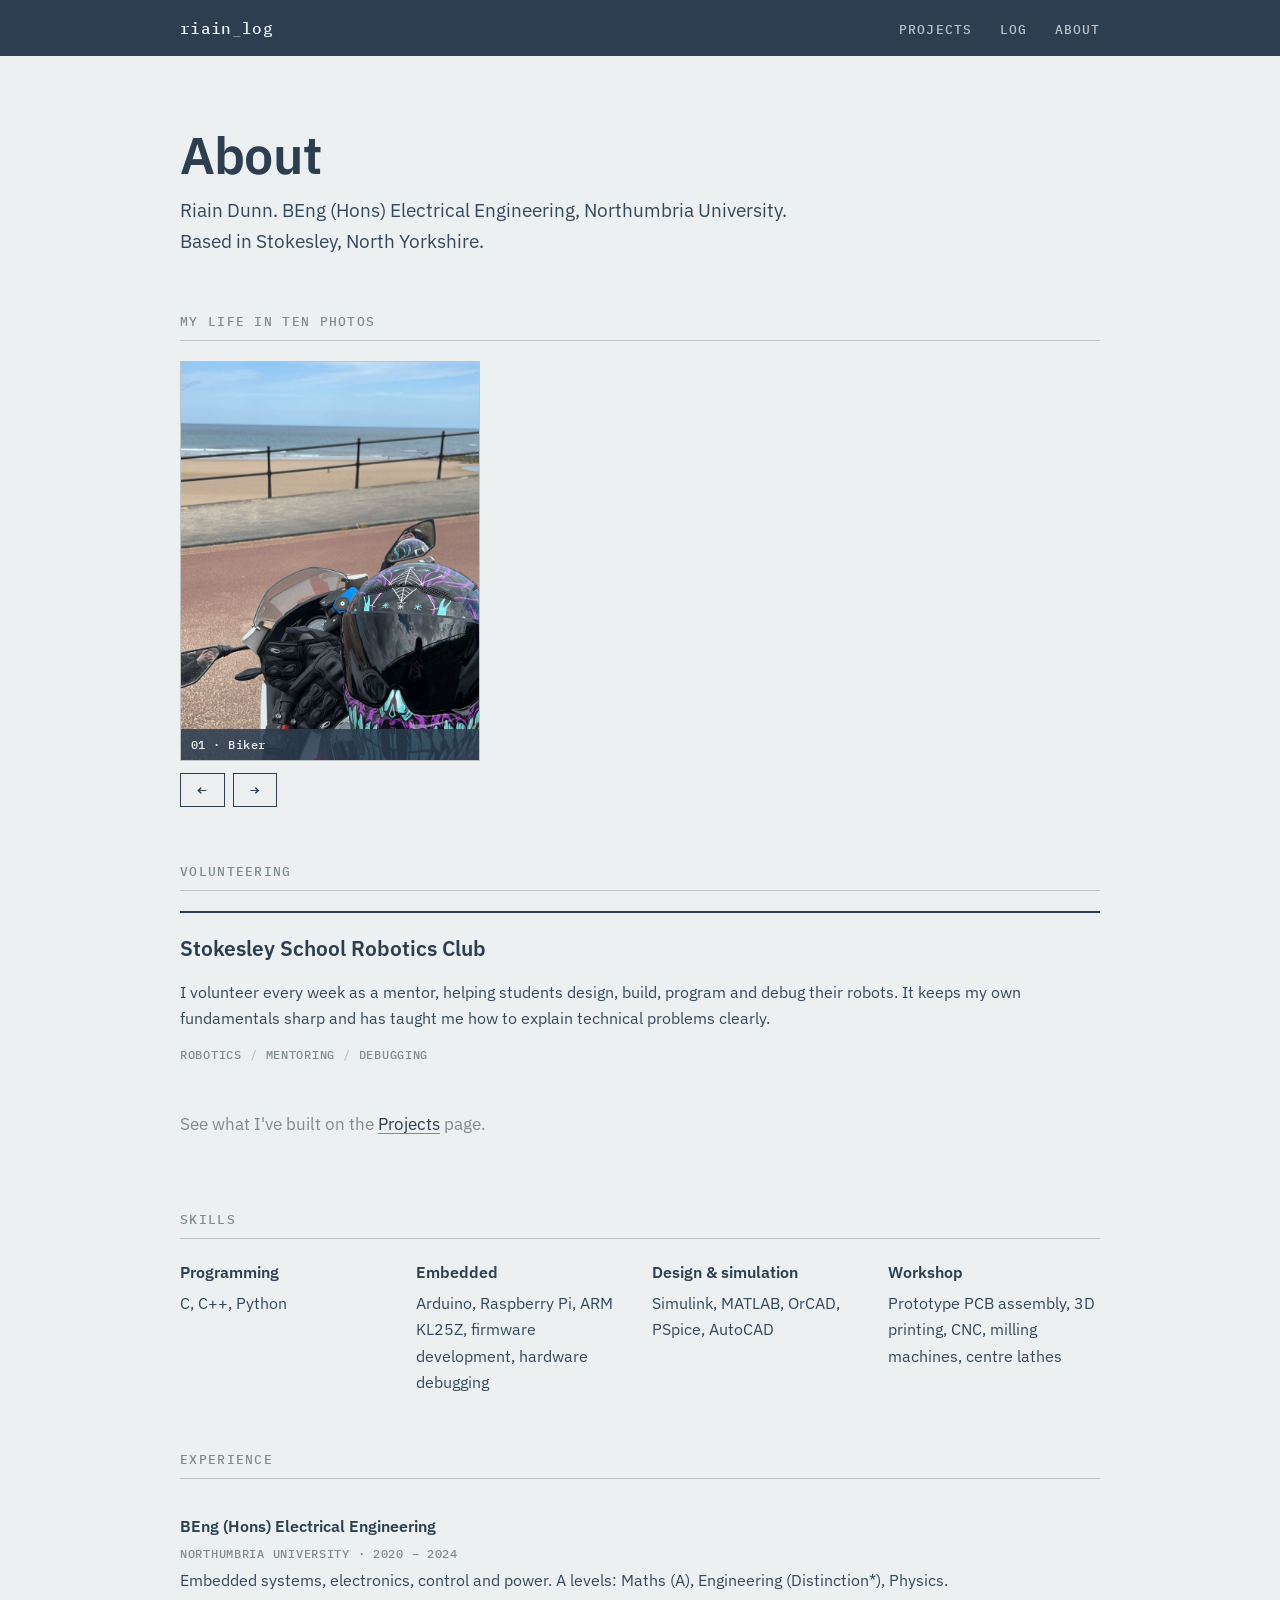
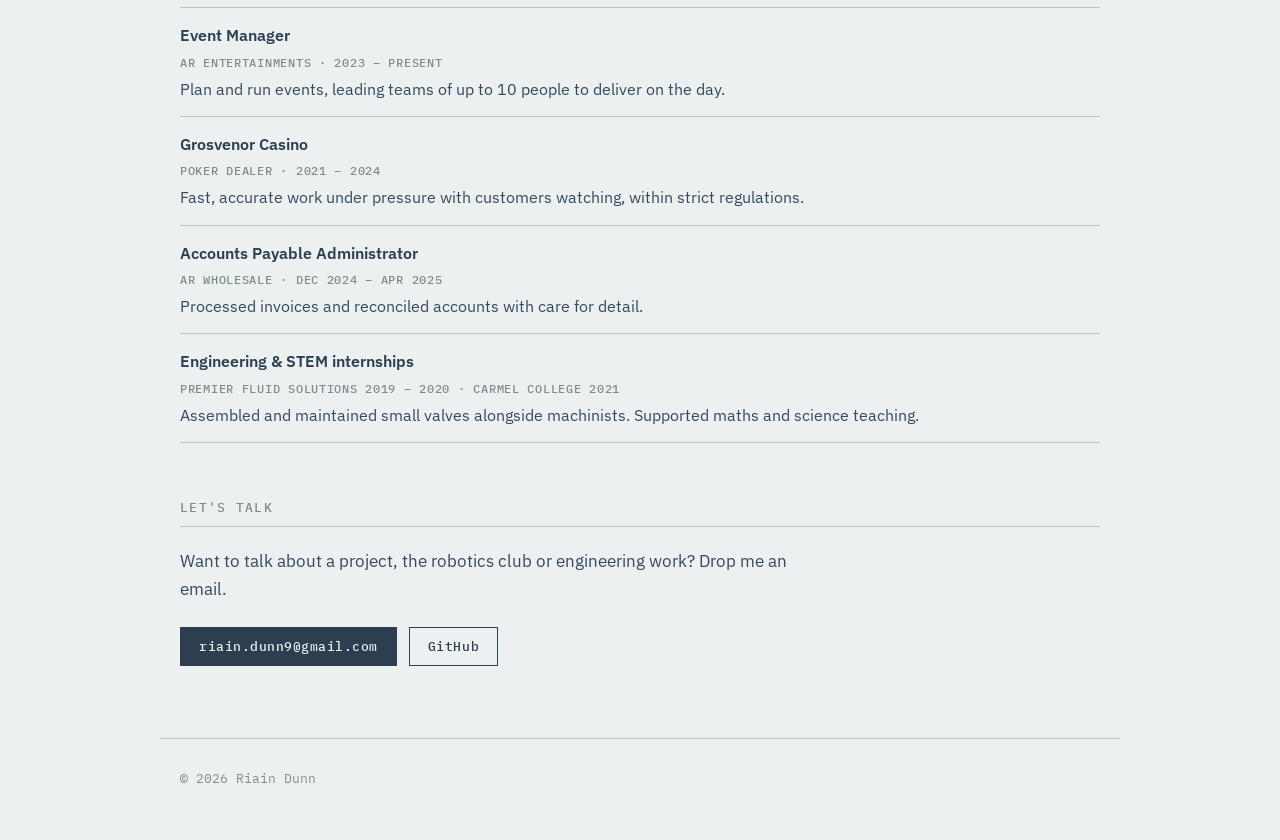
==== about.html @ 2aeed419 "Make life photos a single rotating frame Co-Authored-By: Claude Opus 5.5 <noreply@anthropic.com> Cla" ====
<!doctype html>
<html lang="en">
<head>
  <meta charset="utf-8">
  <meta name="viewport" content="width=device-width, initial-scale=1">
  <title>About | Riain Dunn</title>
  <meta name="description" content="Riain Dunn: Electrical Engineering graduate (BEng Hons, Northumbria) working on embedded systems, firmware and on-device AI. Based in Stokesley, North Yorkshire.">
  <link rel="preconnect" href="https://fonts.googleapis.com">
  <link rel="preconnect" href="https://fonts.gstatic.com" crossorigin>
  <link href="https://fonts.googleapis.com/css2?family=IBM+Plex+Mono:wght@400;500&family=IBM+Plex+Sans:wght@400;500;600&display=swap" rel="stylesheet">
  <link rel="stylesheet" href="style.css">
</head>
<body>
  <header class="nav">
    <div class="wrap nav-inner">
      <a href="index.html" class="logo">riain<span>_</span>log</a>
      <nav>
        <a href="index.html">Projects</a>
        <a href="log.html">Log</a>
        <a href="about.html">About</a>
      </nav>
    </div>
  </header>

  <main>
    <section class="wrap log-head">
      <h1>About</h1>
      <p class="lead">Riain Dunn. BEng (Hons) Electrical Engineering, Northumbria University. Based in Stokesley, North Yorkshire.</p>
    </section>

    <section id="life" class="wrap">
      <h2>My life in ten photos</h2>
      <div class="carousel">
        <div class="track" aria-label="My life in ten photos" aria-live="polite">
        <figure class="slide active"><img src="img/life/01-motorbike.jpg" alt="Motorbike parked on the seafront with my helmet and gloves" width="787" height="1400"><figcaption>01 · Biker</figcaption></figure>
        <figure class="slide"><img src="img/life/02-cricket-bat.jpg" alt="My cricket bat and pads at the pavilion" width="787" height="1400"><figcaption>02 · Summer cricketer</figcaption></figure>
        <figure class="slide"><img src="img/life/03-cricket-nets.jpg" alt="Batting in the indoor nets" width="891" height="1400"><figcaption>03 · Winter cricketer</figcaption></figure>
        <figure class="slide"><img src="img/life/04-golf.jpg" alt="Teeing off on a clifftop golf course by the sea" width="1050" height="1400"><figcaption>04 · Mid handicapper</figcaption></figure>
        <figure class="slide"><img src="img/life/05-mascot.jpg" alt="Getting a hug from a football mascot" width="763" height="1400"><figcaption>05 · Schooling Roary for charity</figcaption></figure>
        <figure class="slide"><img src="img/life/06-poker.jpg" alt="At the poker table with my chips and cards" width="1050" height="1400"><figcaption>06 · Tournament crusher</figcaption></figure>
        <figure class="slide"><img src="img/life/07-karaoke.jpg" alt="Karaoke with a friend" width="770" height="1400"><figcaption>07 · Karaoke pro (not)</figcaption></figure>
        <figure class="slide"><img src="img/life/08-tank.jpg" alt="Standing next to a tank at a museum" width="1050" height="1400"><figcaption>08 · King Tiger</figcaption></figure>
        <figure class="slide"><img src="img/life/09-holiday.jpg" alt="Holiday selfie in my club jersey" width="787" height="1400"><figcaption>09 · Athenry jersey and a daiquiri 🤙🏻</figcaption></figure>
        <figure class="slide"><img src="img/life/10-pokemon.jpg" alt="Holding up a gold Pokémon card" width="787" height="1400"><figcaption>10 · Pokémon collecting</figcaption></figure>
        </div>
        <div class="carousel-nav">
          <button type="button" class="btn" data-dir="-1" aria-label="Previous photo">←</button>
          <button type="button" class="btn" data-dir="1" aria-label="Next photo">→</button>
        </div>
      </div>
    </section>

    <section id="volunteering" class="wrap">
      <h2>Volunteering</h2>
      <article class="card">
        <h3>Stokesley School Robotics Club</h3>
        <p>I volunteer every week as a mentor, helping students design, build, program and debug their robots. It keeps my own fundamentals sharp and has taught me how to explain technical problems clearly.</p>
        <p class="stack"><span>Robotics</span><span>Mentoring</span><span>Debugging</span></p>
      </article>
      <p class="more-line">See what I've built on the <a href="index.html">Projects</a> page.</p>
    </section>

    <section id="skills" class="wrap">
      <h2>Skills</h2>
      <div class="skills">
        <div><h4>Programming</h4><p>C, C++, Python</p></div>
        <div><h4>Embedded</h4><p>Arduino, Raspberry Pi, ARM KL25Z, firmware development, hardware debugging</p></div>
        <div><h4>Design &amp; simulation</h4><p>Simulink, MATLAB, OrCAD, PSpice, AutoCAD</p></div>
        <div><h4>Workshop</h4><p>Prototype PCB assembly, 3D printing, CNC, milling machines, centre lathes</p></div>
      </div>
    </section>

    <section id="experience" class="wrap">
      <h2>Experience</h2>
      <ol class="timeline">
        <li>
          <h4>BEng (Hons) Electrical Engineering</h4>
          <p class="when">Northumbria University · 2020 – 2024</p>
          <p>Embedded systems, electronics, control and power. A levels: Maths (A), Engineering (Distinction*), Physics.</p>
        </li>
        <li>
          <h4>Event Manager</h4>
          <p class="when">AR Entertainments · 2023 – present</p>
          <p>Plan and run events, leading teams of up to 10 people to deliver on the day.</p>
        </li>
        <li>
          <h4>Grosvenor Casino</h4>
          <p class="when">Poker Dealer · 2021 – 2024</p>
          <p>Fast, accurate work under pressure with customers watching, within strict regulations.</p>
        </li>
        <li>
          <h4>Accounts Payable Administrator</h4>
          <p class="when">AR Wholesale · Dec 2024 – Apr 2025</p>
          <p>Processed invoices and reconciled accounts with care for detail.</p>
        </li>
        <li>
          <h4>Engineering &amp; STEM internships</h4>
          <p class="when">Premier Fluid Solutions 2019 – 2020 · Carmel College 2021</p>
          <p>Assembled and maintained small valves alongside machinists. Supported maths and science teaching.</p>
        </li>
      </ol>
    </section>

    <section id="contact" class="wrap contact">
      <h2>Let's talk</h2>
      <p>Want to talk about a project, the robotics club or engineering work? Drop me an email.</p>
      <div class="cta">
        <a class="btn primary" href="mailto:riain.dunn9@gmail.com">riain.dunn9@gmail.com</a>
        <a class="btn" href="https://github.com/Apollo-490110">GitHub</a>
      </div>
    </section>
  </main>


  <footer class="wrap foot">
    <p>© 2026 Riain Dunn</p>
  </footer>
  <script>
    document.querySelectorAll('.carousel').forEach(function (c) {
      var slides = c.querySelectorAll('.slide');
      var i = 0, timer;
      var still = window.matchMedia('(prefers-reduced-motion: reduce)').matches;
      function show(n) {
        slides[i].classList.remove('active');
        i = (n + slides.length) % slides.length;
        slides[i].classList.add('active');
      }
      function start() { if (!still) timer = setInterval(function () { show(i + 1); }, 4000); }
      function restart() { clearInterval(timer); start(); }
      c.querySelectorAll('[data-dir]').forEach(function (b) {
        b.addEventListener('click', function () { show(i + Number(b.dataset.dir)); restart(); });
      });
      c.addEventListener('mouseenter', function () { clearInterval(timer); });
      c.addEventListener('mouseleave', restart);
      start();
    });
  </script>
</body>
</html>
---- style.css ----
/* Palette: #2C3E50 #34495E #7F8C8D #BDC3C7 #ECF0F1 */
:root {
  --ink: #2C3E50;
  --ink-2: #34495E;
  --slate: #7F8C8D;
  --mist: #BDC3C7;
  --paper: #ECF0F1;

  --bg: var(--paper);
  --text: var(--ink);
  --text-2: var(--ink-2);
  --muted: var(--slate);
  --line: var(--mist);
  --band: var(--ink);
  --band-text: var(--paper);
  --code-bg: rgba(189, 195, 199, 0.45);
}
@media (prefers-color-scheme: dark) {
  :root {
    --bg: var(--ink);
    --text: var(--paper);
    --text-2: var(--mist);
    --muted: var(--mist);
    --line: var(--ink-2);
    --band: #24333f;
    --band-text: var(--paper);
    --code-bg: var(--ink-2);
  }
}

* { box-sizing: border-box; }
html { scroll-behavior: smooth; }
body {
  margin: 0;
  background: var(--bg);
  color: var(--text);
  font: 400 17px/1.65 "IBM Plex Sans", system-ui, sans-serif;
}
a { color: var(--text); text-decoration-color: var(--slate); text-underline-offset: 3px; }
a:hover { text-decoration-color: currentColor; }
.wrap { max-width: 960px; margin: 0 auto; padding: 0 20px; }

/* Header band */
.nav { background: var(--band); color: var(--band-text); }
.nav-inner { display: flex; align-items: center; justify-content: space-between; height: 56px; }
.logo { font: 500 16px "IBM Plex Mono", monospace; color: var(--band-text); text-decoration: none; white-space: nowrap; letter-spacing: 0.02em; }
.logo span { color: var(--slate); }
.nav nav a {
  color: var(--mist); text-decoration: none; margin-left: 24px;
  font: 500 13px "IBM Plex Mono", monospace; text-transform: uppercase; letter-spacing: 0.08em;
}
.nav nav a:hover { color: var(--paper); }

/* Type */
h1 { font-size: clamp(34px, 6vw, 52px); line-height: 1.05; margin: 8px 0 16px; font-weight: 600; letter-spacing: -0.015em; }
h2 {
  font: 500 13px "IBM Plex Mono", monospace; text-transform: uppercase; letter-spacing: 0.1em;
  color: var(--muted); margin: 0 0 20px; padding-bottom: 10px; border-bottom: 1px solid var(--line);
}
h3 { font-size: 21px; font-weight: 600; margin: 4px 0 10px; line-height: 1.3; }
h4 { margin: 0 0 4px; font-size: 16px; font-weight: 600; }
.lead { font-size: 19px; color: var(--text-2); max-width: 640px; margin: 0; }
.tag {
  font: 500 12px "IBM Plex Mono", monospace; color: var(--muted);
  text-transform: uppercase; letter-spacing: 0.08em;
}

/* Layout */
section.wrap { padding-top: 48px; padding-bottom: 8px; }
.log { max-width: 760px; }
section.log-head { padding-top: 64px; }
.log-head h1 { margin-bottom: 12px; }
.entries { padding-top: 40px !important; }

/* Cards read like datasheet entries: ruled, square, no shadows */
.card, .post-link {
  display: block; color: var(--text); text-decoration: none;
  border-top: 2px solid var(--text); padding: 18px 0 28px;
}
.card p, .post-link p { color: var(--text-2); font-size: 16px; }
.post-link { margin-bottom: 8px; }
.post-link:hover h3 { text-decoration: underline; text-underline-offset: 4px; text-decoration-color: var(--slate); }
.post-link .when, .post .when { font: 500 12px "IBM Plex Mono", monospace; color: var(--muted); text-transform: uppercase; letter-spacing: 0.08em; margin: 0; }
.post-link p:last-child { margin: 0; }
.post-link.pending { opacity: 0.6; border-top-style: dashed; }

/* Numbered project index */
.project-list { counter-reset: proj; display: grid; gap: 8px; }
.project-list .card { counter-increment: proj; position: relative; padding-left: 64px; }
.project-list .card::before {
  content: counter(proj, decimal-leading-zero);
  position: absolute; left: 0; top: 18px;
  font: 500 28px/1 "IBM Plex Mono", monospace; color: var(--mist);
}
@media (prefers-color-scheme: dark) { .project-list .card::before { color: var(--slate); } }

/* Tech list: plain mono with slashes, not pills */
.stack { display: flex; flex-wrap: wrap; margin: 14px 0 0; font: 500 12px "IBM Plex Mono", monospace; color: var(--muted); text-transform: uppercase; letter-spacing: 0.06em; }
.stack span + span::before { content: "/"; margin: 0 8px; color: var(--line); }
.card .more { display: inline-block; margin-top: 14px; font: 500 13px "IBM Plex Mono", monospace; text-transform: uppercase; letter-spacing: 0.06em; }
.more-line { color: var(--muted); margin-top: 20px; }

/* About */
.skills { display: grid; grid-template-columns: repeat(auto-fit, minmax(200px, 1fr)); gap: 24px; }
.skills p { color: var(--text-2); margin: 0; font-size: 16px; }
.timeline { list-style: none; padding: 0; margin: 0; }
.timeline li { display: grid; gap: 2px; padding: 14px 0; border-bottom: 1px solid var(--line); }
.timeline .when { font: 500 12px "IBM Plex Mono", monospace; color: var(--muted); text-transform: uppercase; letter-spacing: 0.06em; margin: 0 0 4px; }
.timeline p { margin: 0; color: var(--text-2); font-size: 16px; }
.contact p { color: var(--text-2); max-width: 640px; }
.cta { display: flex; gap: 12px; flex-wrap: wrap; margin-top: 24px; }
.btn {
  display: inline-block; padding: 10px 18px; border: 1.5px solid var(--text);
  color: var(--text); text-decoration: none; font: 500 13px "IBM Plex Mono", monospace; letter-spacing: 0.04em;
}
.btn.primary { background: var(--text); color: var(--bg); }
.btn:hover { background: var(--ink-2); border-color: var(--ink-2); color: var(--paper); }

/* Log entry */
.post { max-width: 720px; padding-top: 56px; }
.post h1 { font-size: clamp(30px, 5vw, 42px); }
.post h2 { margin-top: 48px; }
.post p, .post li { font-size: 18px; }
.post code { font: 500 0.86em "IBM Plex Mono", monospace; background: var(--code-bg); padding: 1px 5px; }
.back { display: inline-block; margin-bottom: 24px; font: 500 13px "IBM Plex Mono", monospace; text-transform: uppercase; letter-spacing: 0.06em; }
.photo { margin: 32px 0; }
.photo img { width: 100%; height: auto; display: block; border: 1px solid var(--line); }
.photo figcaption { font: 400 13px "IBM Plex Mono", monospace; color: var(--muted); margin-top: 8px; }
.table-wrap { overflow-x: auto; margin: 16px 0 24px; }
.post table { border-collapse: collapse; width: 100%; font-size: 16px; }
.post th, .post td { text-align: left; vertical-align: top; padding: 12px 12px 12px 0; border-bottom: 1px solid var(--line); }
.post th { font: 500 12px "IBM Plex Mono", monospace; text-transform: uppercase; letter-spacing: 0.08em; color: var(--muted); border-bottom: 2px solid var(--text); }
.post td:first-child { font-weight: 600; width: 34%; }
.ok, .no { font: 500 12px "IBM Plex Mono", monospace; text-transform: uppercase; letter-spacing: 0.06em; margin-right: 8px; }
.ok::before { content: "■ "; }
.no { color: var(--muted); }
.no::before { content: "□ "; }

.foot { color: var(--muted); font: 400 13px "IBM Plex Mono", monospace; margin-top: 64px; padding-top: 18px; padding-bottom: 40px; border-top: 1px solid var(--line); }

@media (max-width: 560px) {
  .wrap { padding-left: 16px; padding-right: 16px; }
  .nav nav a { margin-left: 14px; font-size: 12px; }
  .project-list .card { padding-left: 48px; }
  .project-list .card::before { font-size: 22px; }
  .post td:first-child { width: 40%; }
}
.card .stack, .post-link .stack { color: var(--muted); font-size: 12px; }

/* Photo carousel: one frame, auto-rotates */
.carousel { max-width: 300px; }
.track { position: relative; aspect-ratio: 3 / 4; border: 1px solid var(--line); background: var(--band); }
.slide { position: absolute; inset: 0; margin: 0; opacity: 0; transition: opacity 0.6s ease; pointer-events: none; }
.slide.active { opacity: 1; pointer-events: auto; }
.slide img { display: block; width: 100%; height: 100%; object-fit: cover; }
.slide figcaption {
  position: absolute; left: 0; right: 0; bottom: 0; padding: 8px 10px;
  background: rgba(44, 62, 80, 0.85); color: var(--paper);
  font: 500 12px "IBM Plex Mono", monospace; letter-spacing: 0.04em;
}
.carousel-nav { display: flex; gap: 8px; margin-top: 12px; }
.carousel-nav .btn { cursor: pointer; background: none; font-size: 16px; padding: 6px 16px; }
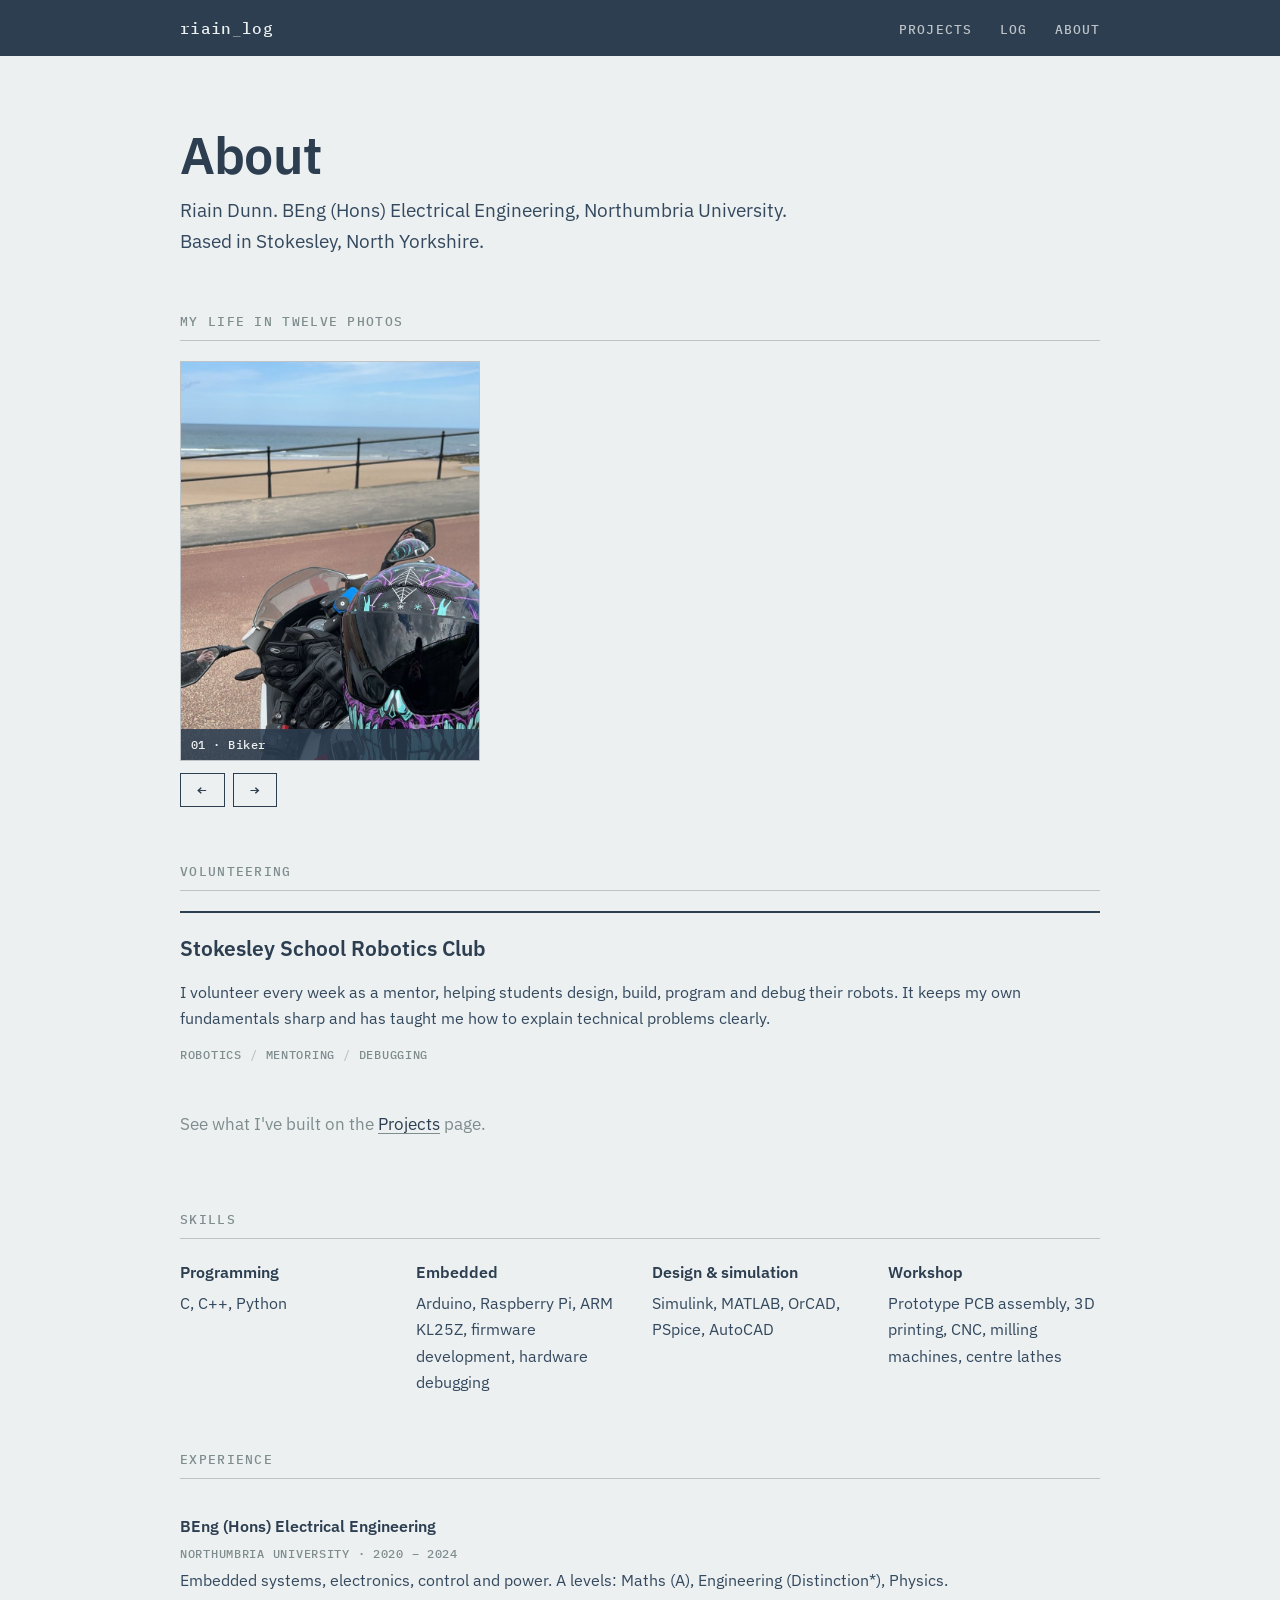
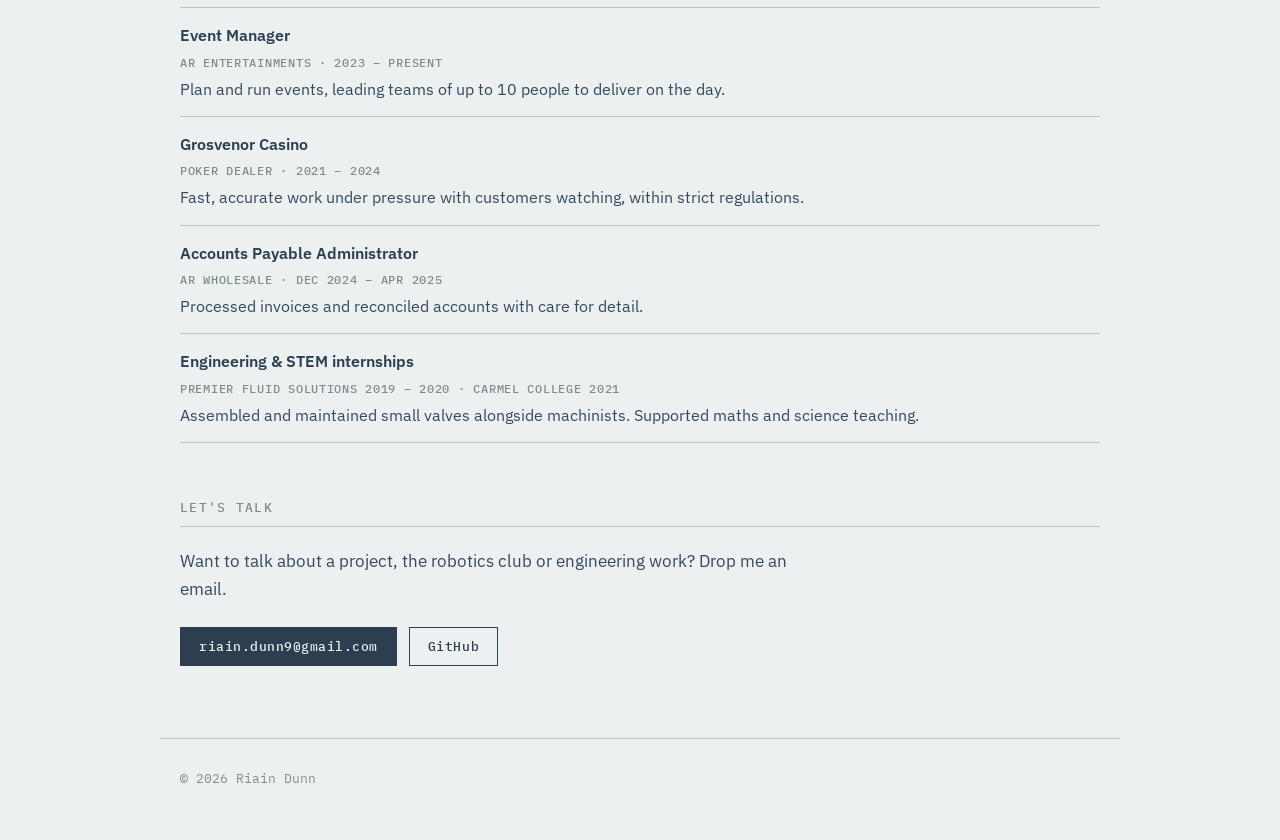
==== commit ec54acc3: "Add Grillmaster and Grandmaster photos Co-Authored-By: Claude Opus 5.5 <noreply@anthropic.com> Claud" ====
--- a/about.html
+++ b/about.html
@@ -29,9 +29,9 @@
     </section>
 
     <section id="life" class="wrap">
-      <h2>My life in ten photos</h2>
+      <h2>My life in twelve photos</h2>
       <div class="carousel">
-        <div class="track" aria-label="My life in ten photos" aria-live="polite">
+        <div class="track" aria-label="My life in twelve photos" aria-live="polite">
         <figure class="slide active"><img src="img/life/01-motorbike.jpg" alt="Motorbike parked on the seafront with my helmet and gloves" width="787" height="1400"><figcaption>01 · Biker</figcaption></figure>
         <figure class="slide"><img src="img/life/02-cricket-bat.jpg" alt="My cricket bat and pads at the pavilion" width="787" height="1400"><figcaption>02 · Summer cricketer</figcaption></figure>
         <figure class="slide"><img src="img/life/03-cricket-nets.jpg" alt="Batting in the indoor nets" width="891" height="1400"><figcaption>03 · Winter cricketer</figcaption></figure>
@@ -42,6 +42,8 @@
         <figure class="slide"><img src="img/life/08-tank.jpg" alt="Standing next to a tank at a museum" width="1050" height="1400"><figcaption>08 · King Tiger</figcaption></figure>
         <figure class="slide"><img src="img/life/09-holiday.jpg" alt="Holiday selfie in my club jersey" width="787" height="1400"><figcaption>09 · Athenry jersey and a daiquiri 🤙🏻</figcaption></figure>
         <figure class="slide"><img src="img/life/10-pokemon.jpg" alt="Holding up a gold Pokémon card" width="787" height="1400"><figcaption>10 · Pokémon collecting</figcaption></figure>
+        <figure class="slide"><img src="img/life/11-grill.jpg" alt="Sitting by the barbecue in the garden" width="1050" height="1400"><figcaption>11 · Grillmaster</figcaption></figure>
+        <figure class="slide"><img src="img/life/12-chess.jpg" alt="Playing chess at the kitchen table" width="1206" height="888" style="object-position: 25% 50%"><figcaption>12 · Grandmaster</figcaption></figure>
         </div>
         <div class="carousel-nav">
           <button type="button" class="btn" data-dir="-1" aria-label="Previous photo">←</button>
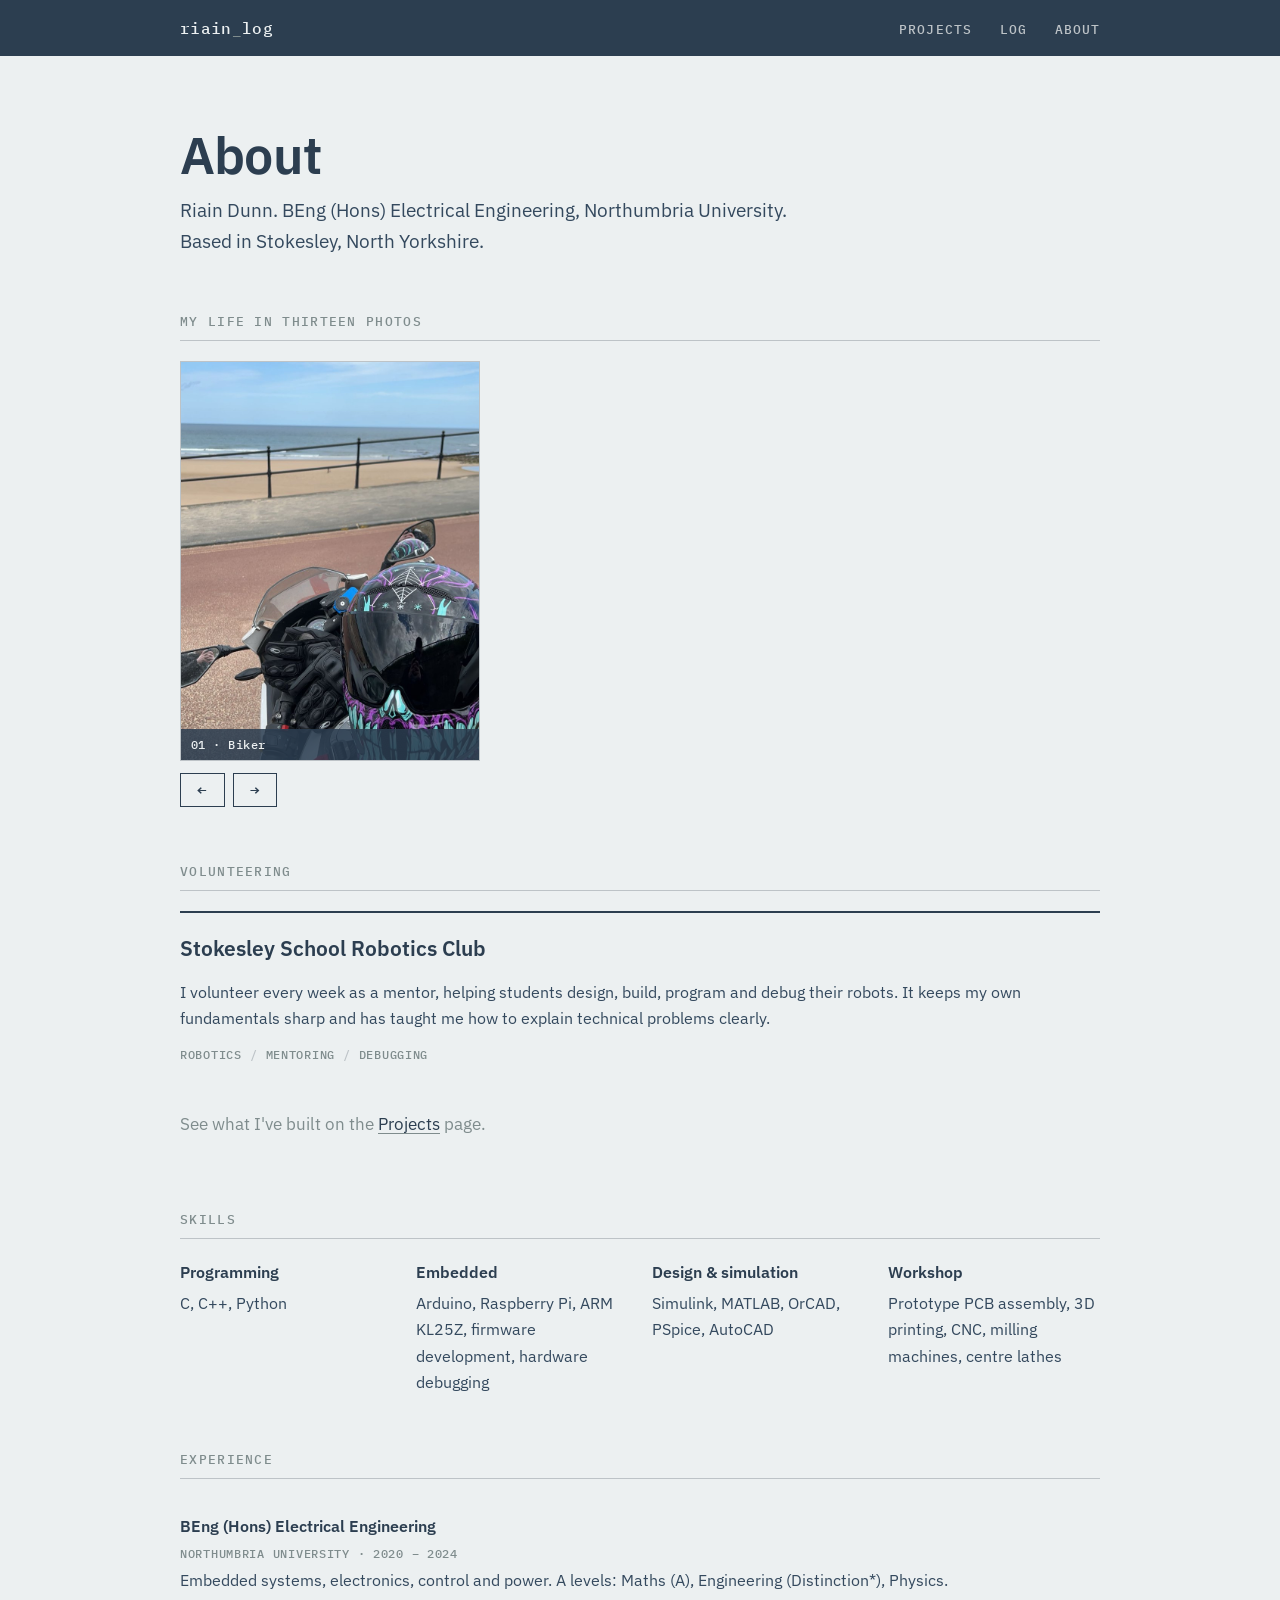
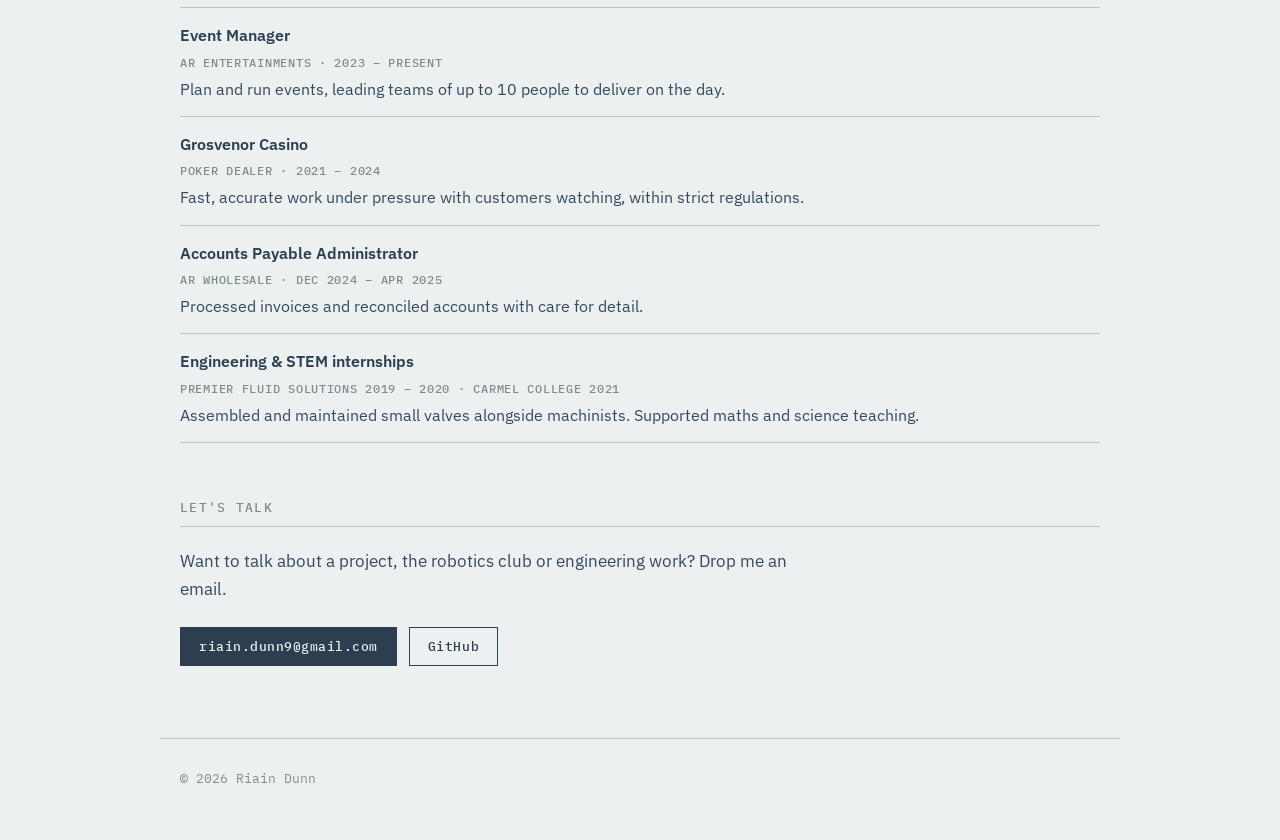
==== commit 2d9b4b85: "Add Wolf of Wall Street photo Co-Authored-By: Claude Opus 5.5 <noreply@anthropic.com> Claude-Session" ====
--- a/about.html
+++ b/about.html
@@ -29,9 +29,9 @@
     </section>
 
     <section id="life" class="wrap">
-      <h2>My life in twelve photos</h2>
+      <h2>My life in thirteen photos</h2>
       <div class="carousel">
-        <div class="track" aria-label="My life in twelve photos" aria-live="polite">
+        <div class="track" aria-label="My life in thirteen photos" aria-live="polite">
         <figure class="slide active"><img src="img/life/01-motorbike.jpg" alt="Motorbike parked on the seafront with my helmet and gloves" width="787" height="1400"><figcaption>01 · Biker</figcaption></figure>
         <figure class="slide"><img src="img/life/02-cricket-bat.jpg" alt="My cricket bat and pads at the pavilion" width="787" height="1400"><figcaption>02 · Summer cricketer</figcaption></figure>
         <figure class="slide"><img src="img/life/03-cricket-nets.jpg" alt="Batting in the indoor nets" width="891" height="1400"><figcaption>03 · Winter cricketer</figcaption></figure>
@@ -44,6 +44,7 @@
         <figure class="slide"><img src="img/life/10-pokemon.jpg" alt="Holding up a gold Pokémon card" width="787" height="1400"><figcaption>10 · Pokémon collecting</figcaption></figure>
         <figure class="slide"><img src="img/life/11-grill.jpg" alt="Sitting by the barbecue in the garden" width="1050" height="1400"><figcaption>11 · Grillmaster</figcaption></figure>
         <figure class="slide"><img src="img/life/12-chess.jpg" alt="Playing chess at the kitchen table" width="1206" height="888" style="object-position: 25% 50%"><figcaption>12 · Grandmaster</figcaption></figure>
+        <figure class="slide"><img src="img/life/13-isa.jpg" alt="My stocks ISA chart, up 38.9%" width="941" height="1400" style="object-position: 50% 0"><figcaption>13 · Wolf of Wall Street</figcaption></figure>
         </div>
         <div class="carousel-nav">
           <button type="button" class="btn" data-dir="-1" aria-label="Previous photo">←</button>
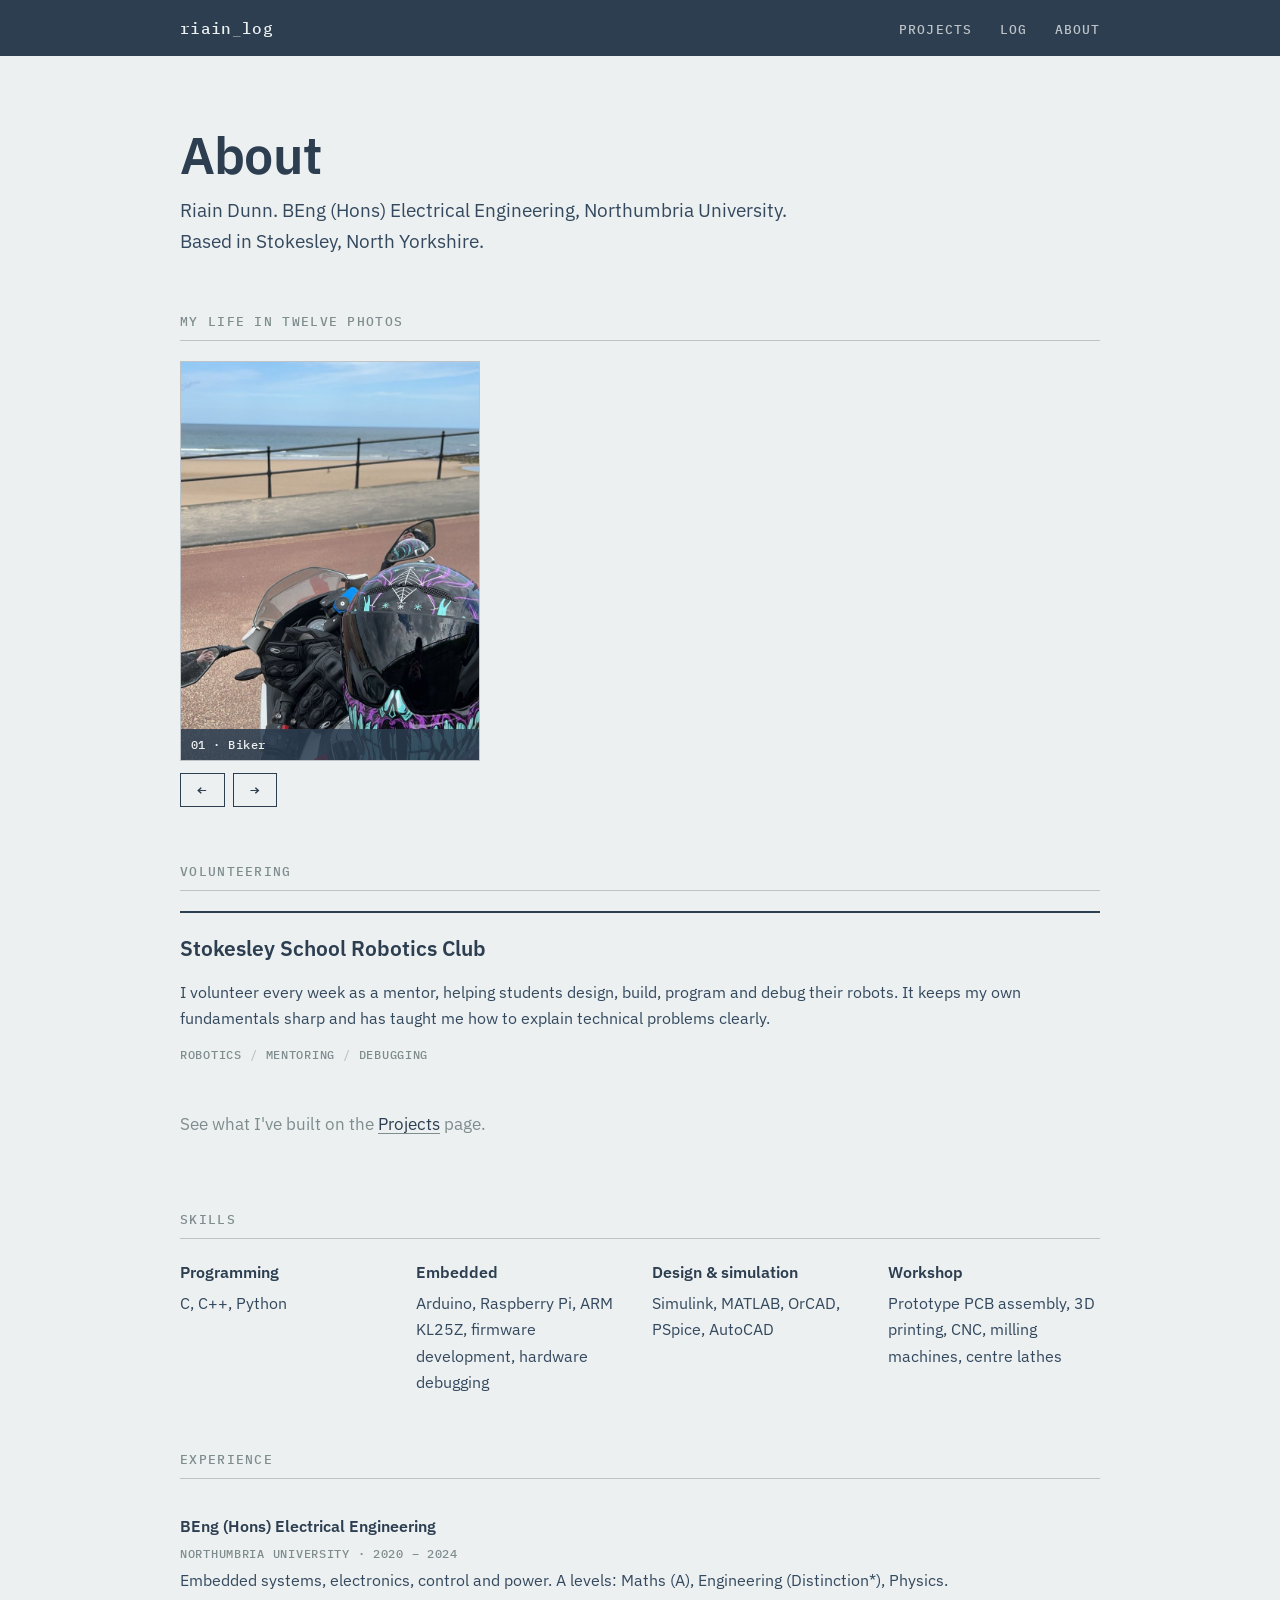
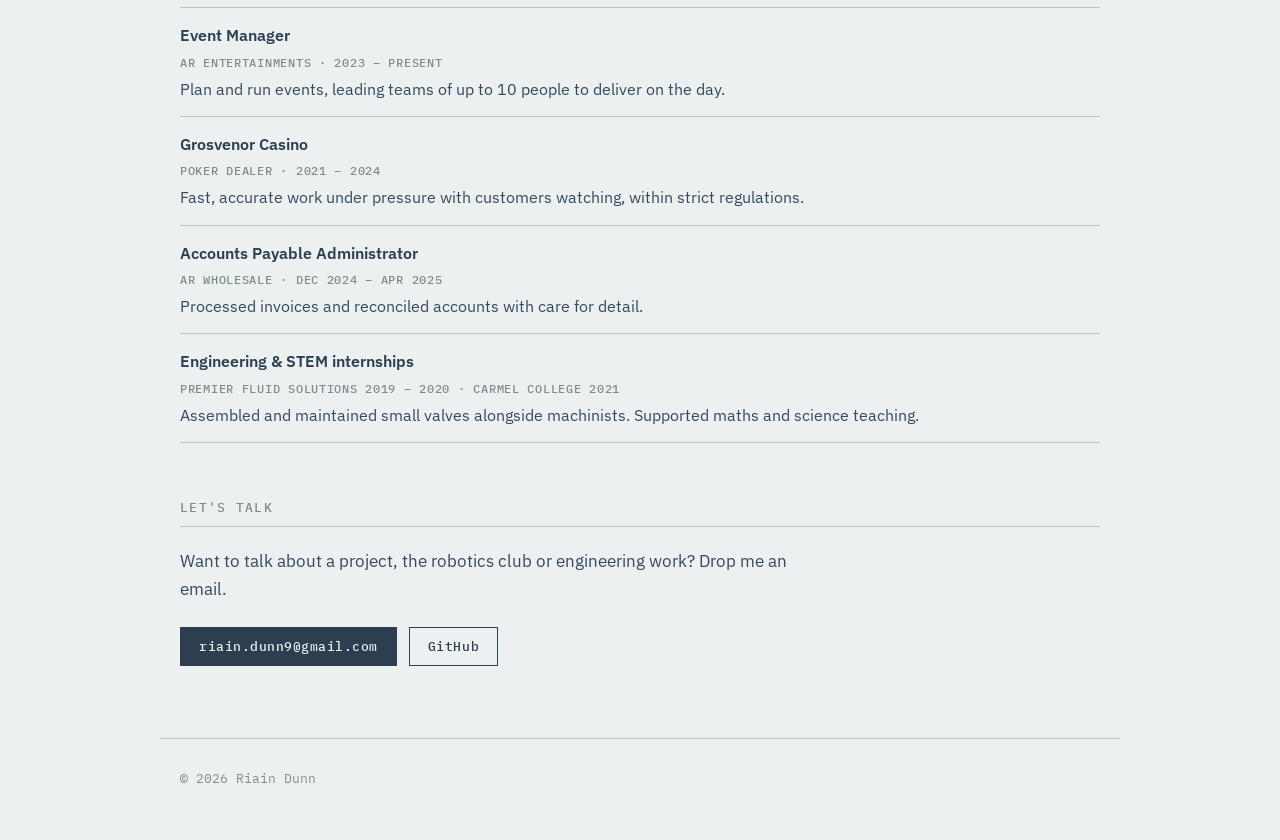
==== commit b54fa2d0: "Remove Wolf of Wall Street photo Co-Authored-By: Claude Opus 5.5 <noreply@anthropic.com> Claude-Sess" ====
--- a/about.html
+++ b/about.html
@@ -29,9 +29,9 @@
     </section>
 
     <section id="life" class="wrap">
-      <h2>My life in thirteen photos</h2>
+      <h2>My life in twelve photos</h2>
       <div class="carousel">
-        <div class="track" aria-label="My life in thirteen photos" aria-live="polite">
+        <div class="track" aria-label="My life in twelve photos" aria-live="polite">
         <figure class="slide active"><img src="img/life/01-motorbike.jpg" alt="Motorbike parked on the seafront with my helmet and gloves" width="787" height="1400"><figcaption>01 · Biker</figcaption></figure>
         <figure class="slide"><img src="img/life/02-cricket-bat.jpg" alt="My cricket bat and pads at the pavilion" width="787" height="1400"><figcaption>02 · Summer cricketer</figcaption></figure>
         <figure class="slide"><img src="img/life/03-cricket-nets.jpg" alt="Batting in the indoor nets" width="891" height="1400"><figcaption>03 · Winter cricketer</figcaption></figure>
@@ -44,7 +44,6 @@
         <figure class="slide"><img src="img/life/10-pokemon.jpg" alt="Holding up a gold Pokémon card" width="787" height="1400"><figcaption>10 · Pokémon collecting</figcaption></figure>
         <figure class="slide"><img src="img/life/11-grill.jpg" alt="Sitting by the barbecue in the garden" width="1050" height="1400"><figcaption>11 · Grillmaster</figcaption></figure>
         <figure class="slide"><img src="img/life/12-chess.jpg" alt="Playing chess at the kitchen table" width="1206" height="888" style="object-position: 25% 50%"><figcaption>12 · Grandmaster</figcaption></figure>
-        <figure class="slide"><img src="img/life/13-isa.jpg" alt="My stocks ISA chart, up 38.9%" width="941" height="1400" style="object-position: 50% 0"><figcaption>13 · Wolf of Wall Street</figcaption></figure>
         </div>
         <div class="carousel-nav">
           <button type="button" class="btn" data-dir="-1" aria-label="Previous photo">←</button>
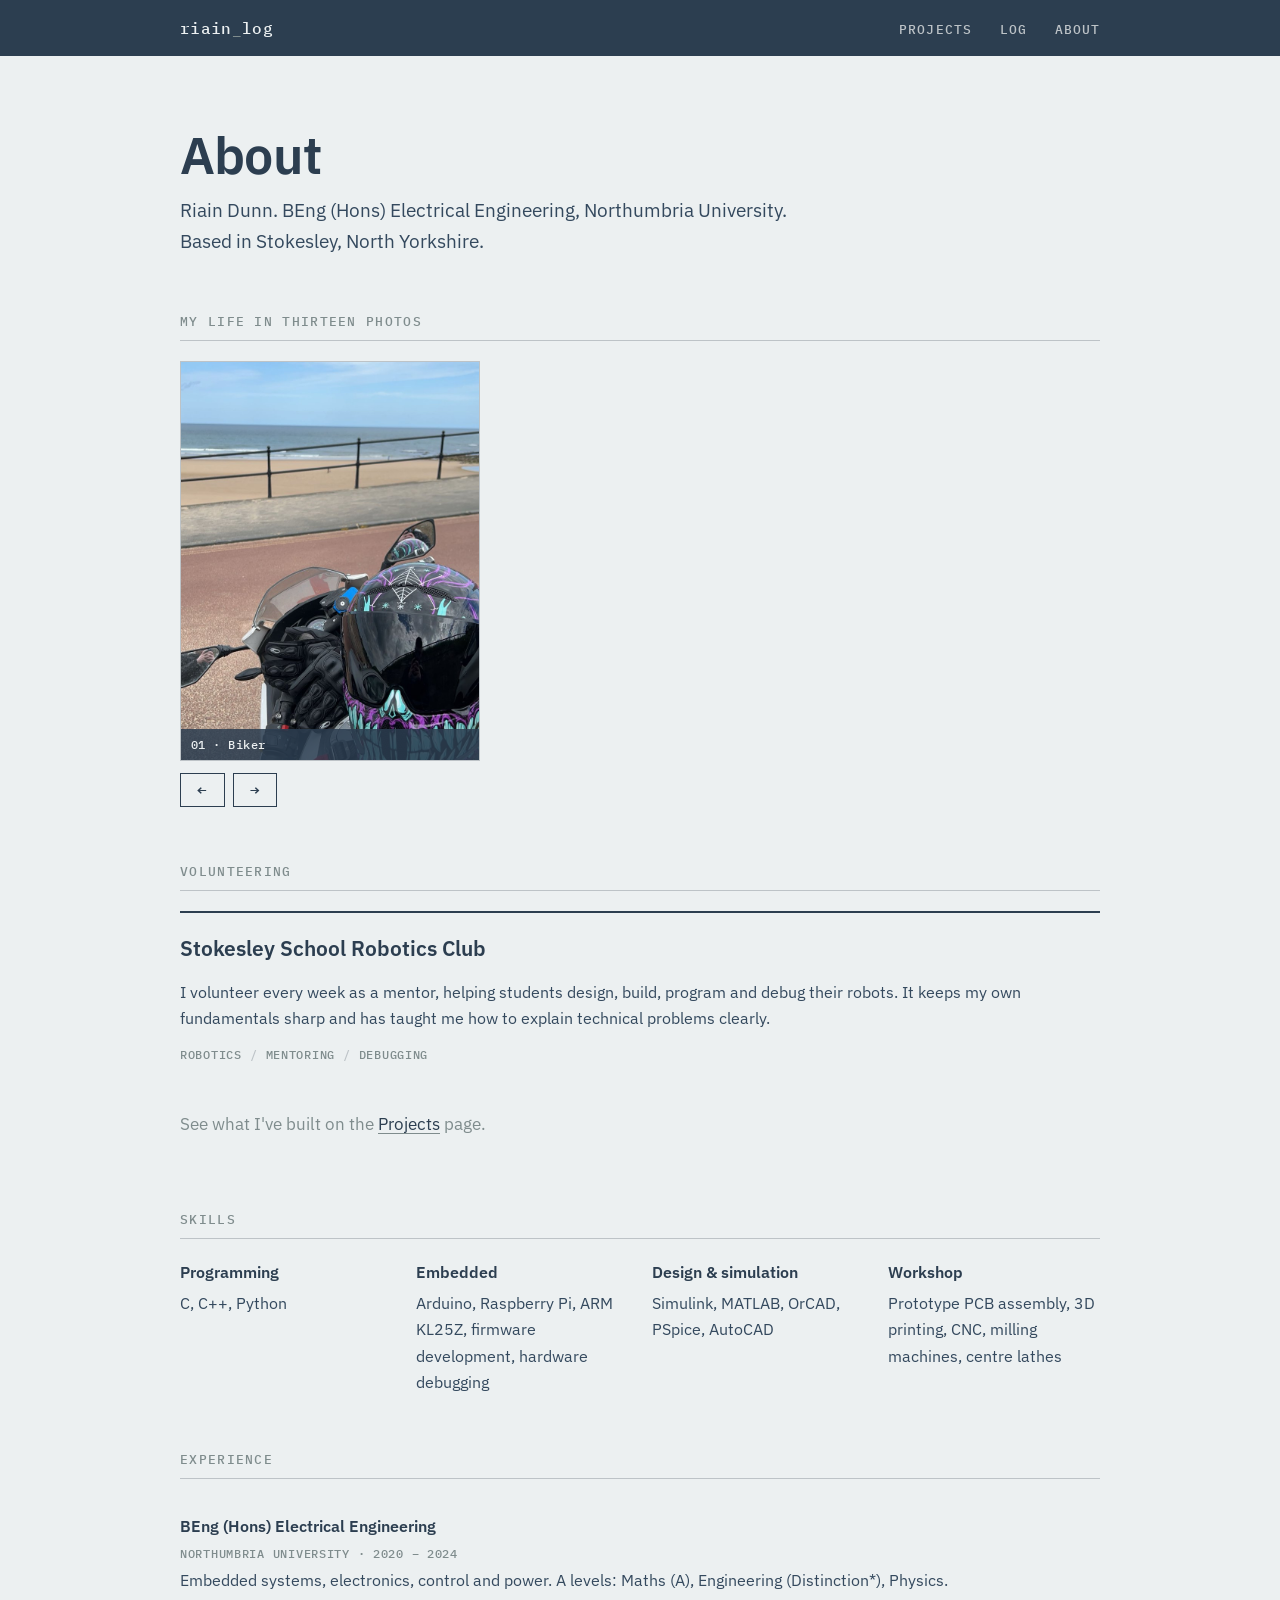
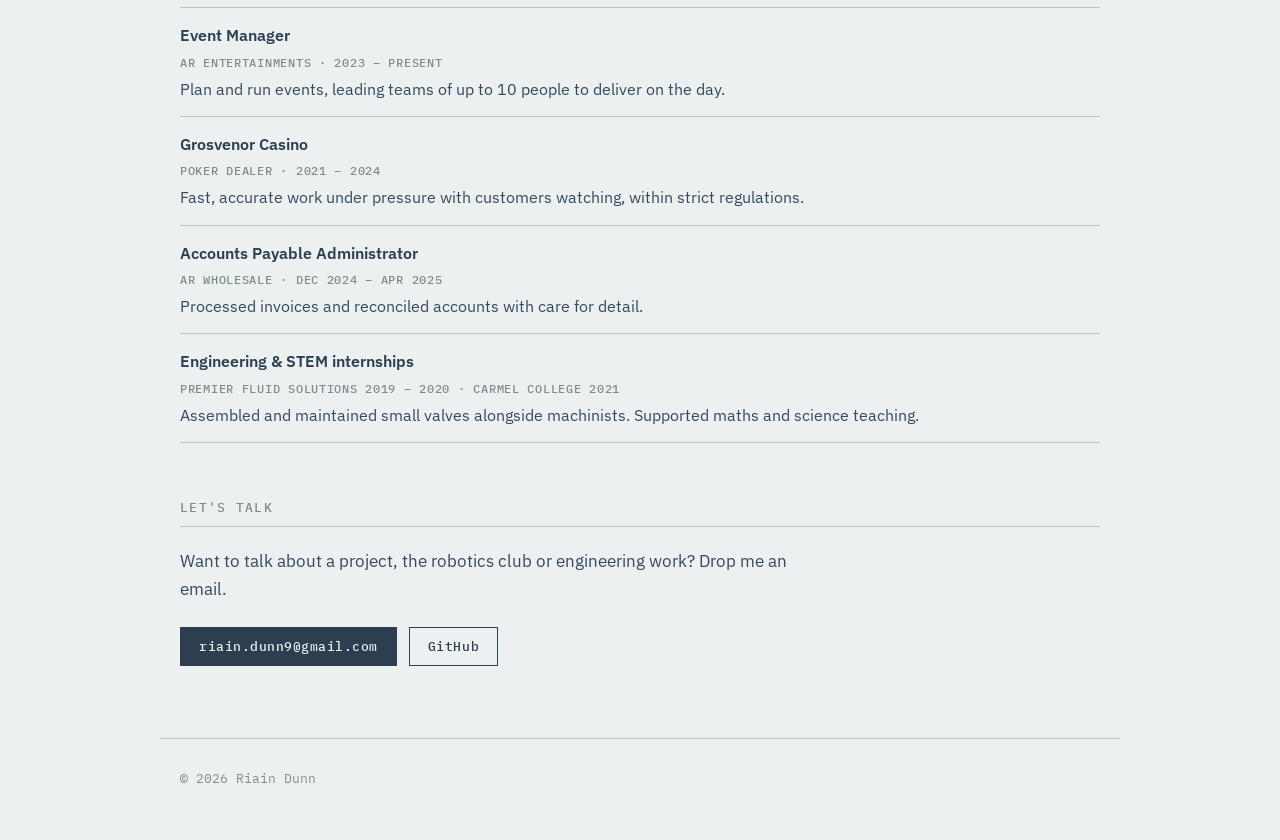
==== commit 2309cbec: "Add Wolf of Wall Street photo Co-Authored-By: Claude Opus 5.5 <noreply@anthropic.com> Claude-Session" ====
--- a/about.html
+++ b/about.html
@@ -29,9 +29,9 @@
     </section>
 
     <section id="life" class="wrap">
-      <h2>My life in twelve photos</h2>
+      <h2>My life in thirteen photos</h2>
       <div class="carousel">
-        <div class="track" aria-label="My life in twelve photos" aria-live="polite">
+        <div class="track" aria-label="My life in thirteen photos" aria-live="polite">
         <figure class="slide active"><img src="img/life/01-motorbike.jpg" alt="Motorbike parked on the seafront with my helmet and gloves" width="787" height="1400"><figcaption>01 · Biker</figcaption></figure>
         <figure class="slide"><img src="img/life/02-cricket-bat.jpg" alt="My cricket bat and pads at the pavilion" width="787" height="1400"><figcaption>02 · Summer cricketer</figcaption></figure>
         <figure class="slide"><img src="img/life/03-cricket-nets.jpg" alt="Batting in the indoor nets" width="891" height="1400"><figcaption>03 · Winter cricketer</figcaption></figure>
@@ -44,6 +44,7 @@
         <figure class="slide"><img src="img/life/10-pokemon.jpg" alt="Holding up a gold Pokémon card" width="787" height="1400"><figcaption>10 · Pokémon collecting</figcaption></figure>
         <figure class="slide"><img src="img/life/11-grill.jpg" alt="Sitting by the barbecue in the garden" width="1050" height="1400"><figcaption>11 · Grillmaster</figcaption></figure>
         <figure class="slide"><img src="img/life/12-chess.jpg" alt="Playing chess at the kitchen table" width="1206" height="888" style="object-position: 25% 50%"><figcaption>12 · Grandmaster</figcaption></figure>
+        <figure class="slide"><img src="img/life/13-wolf.jpg" alt="My investing dashboard open on my laptop" width="1050" height="1400"><figcaption>13 · Wolf of Wall Street</figcaption></figure>
         </div>
         <div class="carousel-nav">
           <button type="button" class="btn" data-dir="-1" aria-label="Previous photo">←</button>
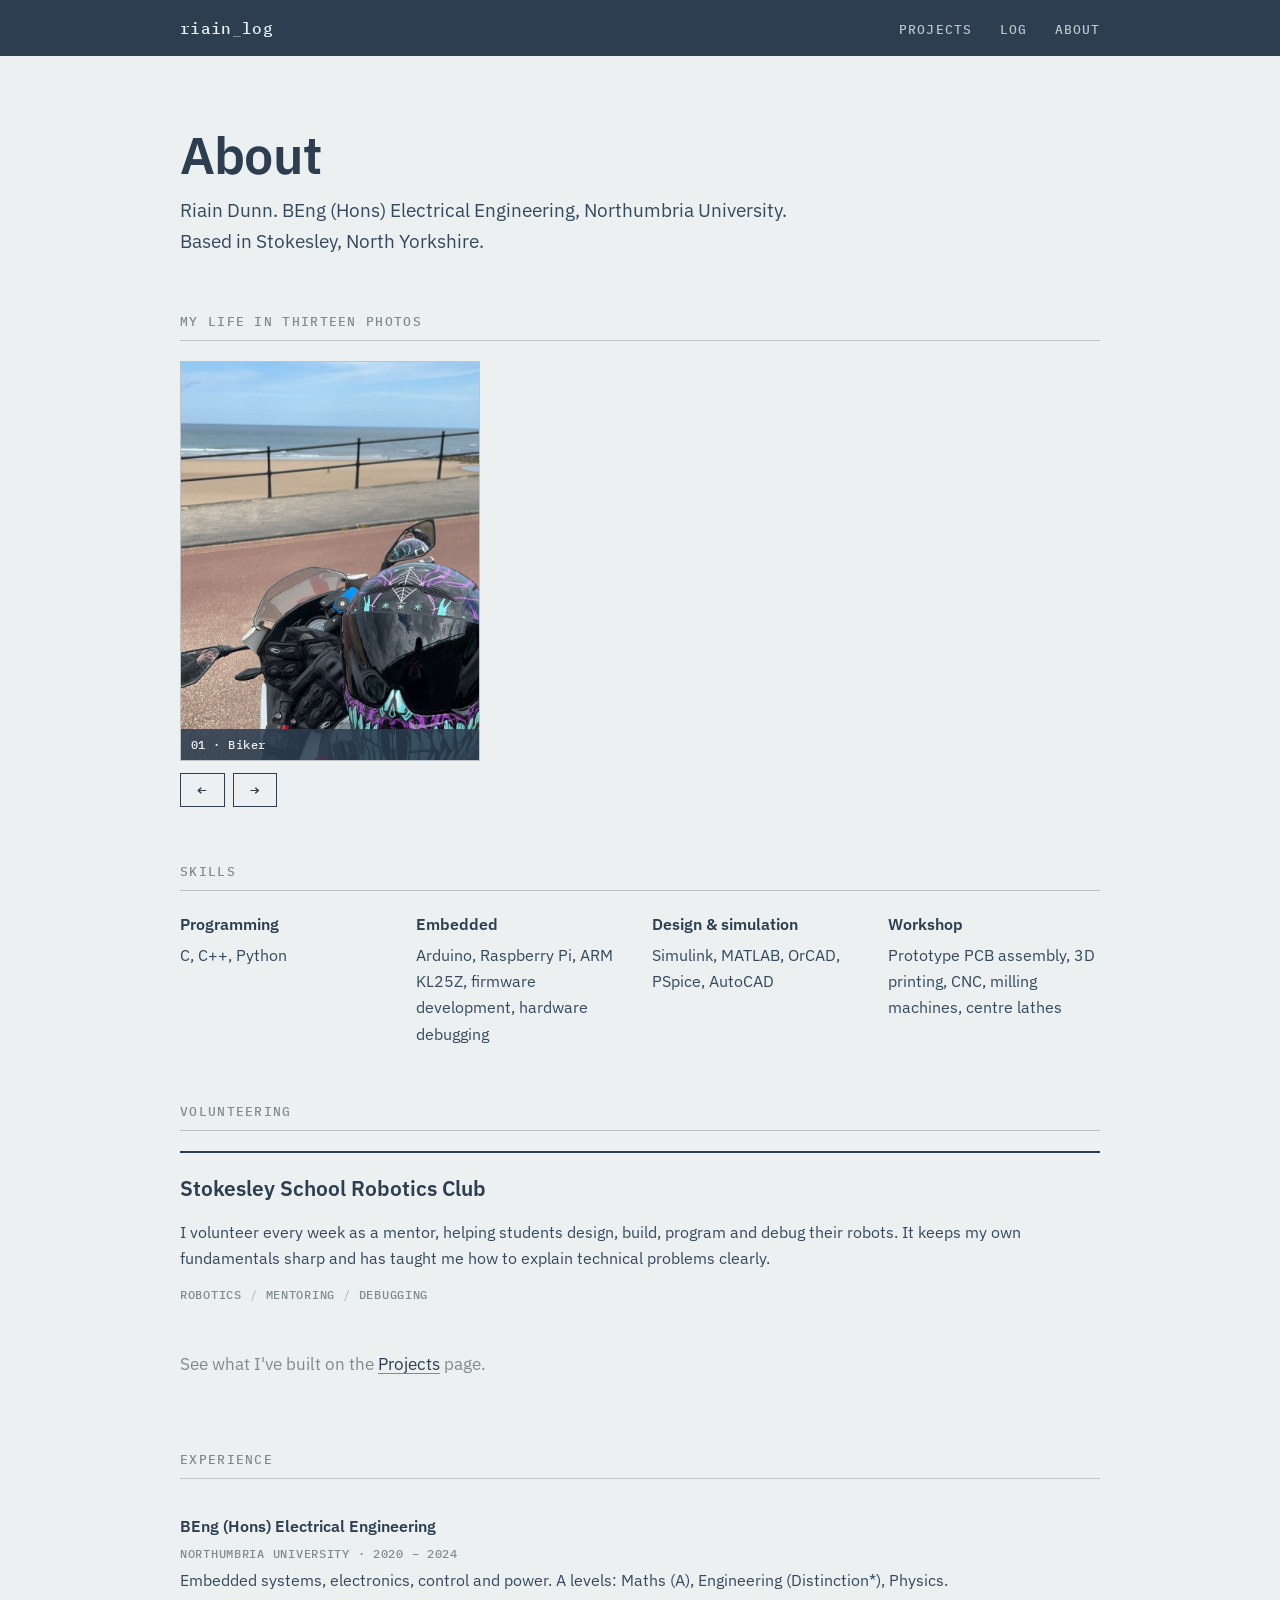
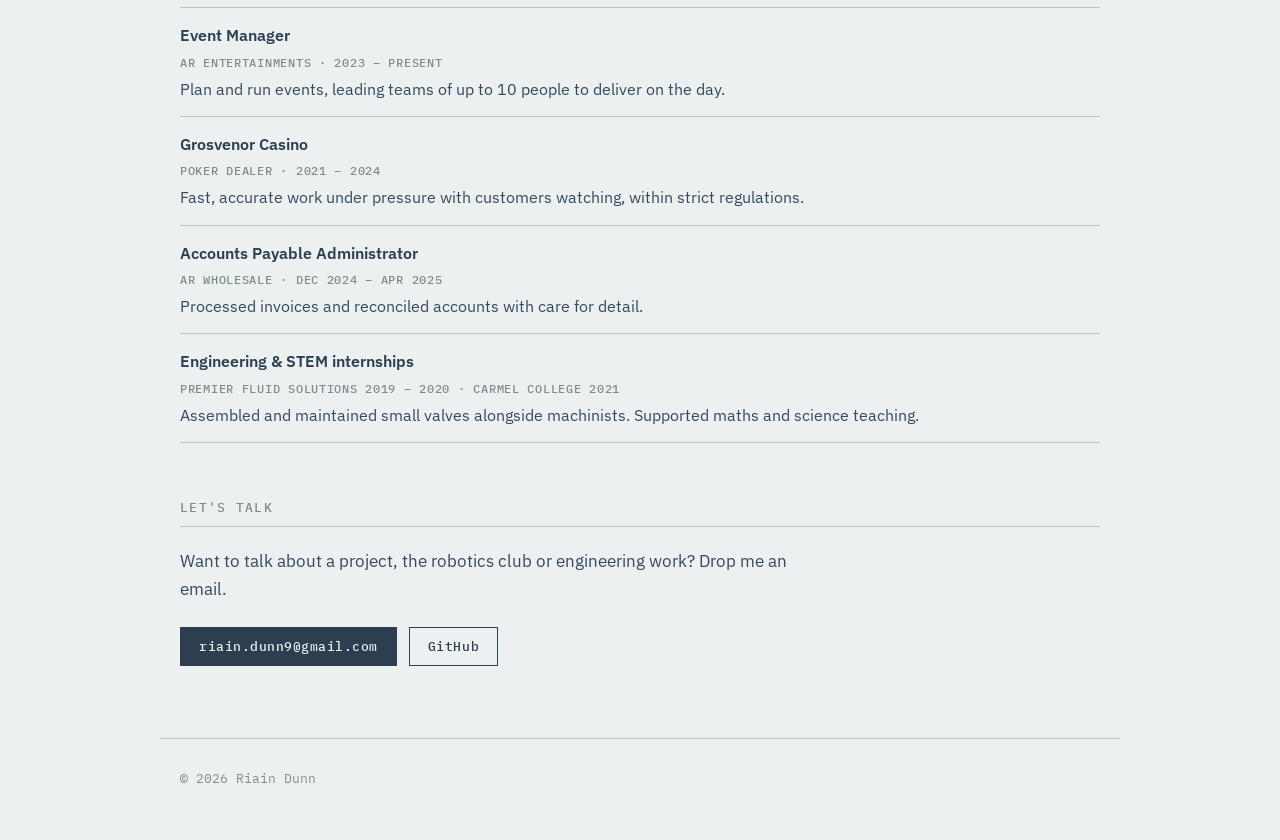
==== commit adf1e14a: "Move Volunteering below Skills Co-Authored-By: Claude Opus 5.5 <noreply@anthropic.com> Claude-Sessio" ====
--- a/about.html
+++ b/about.html
@@ -53,6 +53,16 @@
       </div>
     </section>
 
+    <section id="skills" class="wrap">
+      <h2>Skills</h2>
+      <div class="skills">
+        <div><h4>Programming</h4><p>C, C++, Python</p></div>
+        <div><h4>Embedded</h4><p>Arduino, Raspberry Pi, ARM KL25Z, firmware development, hardware debugging</p></div>
+        <div><h4>Design &amp; simulation</h4><p>Simulink, MATLAB, OrCAD, PSpice, AutoCAD</p></div>
+        <div><h4>Workshop</h4><p>Prototype PCB assembly, 3D printing, CNC, milling machines, centre lathes</p></div>
+      </div>
+    </section>
+
     <section id="volunteering" class="wrap">
       <h2>Volunteering</h2>
       <article class="card">
@@ -61,16 +71,6 @@
         <p class="stack"><span>Robotics</span><span>Mentoring</span><span>Debugging</span></p>
       </article>
       <p class="more-line">See what I've built on the <a href="index.html">Projects</a> page.</p>
-    </section>
-
-    <section id="skills" class="wrap">
-      <h2>Skills</h2>
-      <div class="skills">
-        <div><h4>Programming</h4><p>C, C++, Python</p></div>
-        <div><h4>Embedded</h4><p>Arduino, Raspberry Pi, ARM KL25Z, firmware development, hardware debugging</p></div>
-        <div><h4>Design &amp; simulation</h4><p>Simulink, MATLAB, OrCAD, PSpice, AutoCAD</p></div>
-        <div><h4>Workshop</h4><p>Prototype PCB assembly, 3D printing, CNC, milling machines, centre lathes</p></div>
-      </div>
     </section>
 
     <section id="experience" class="wrap">
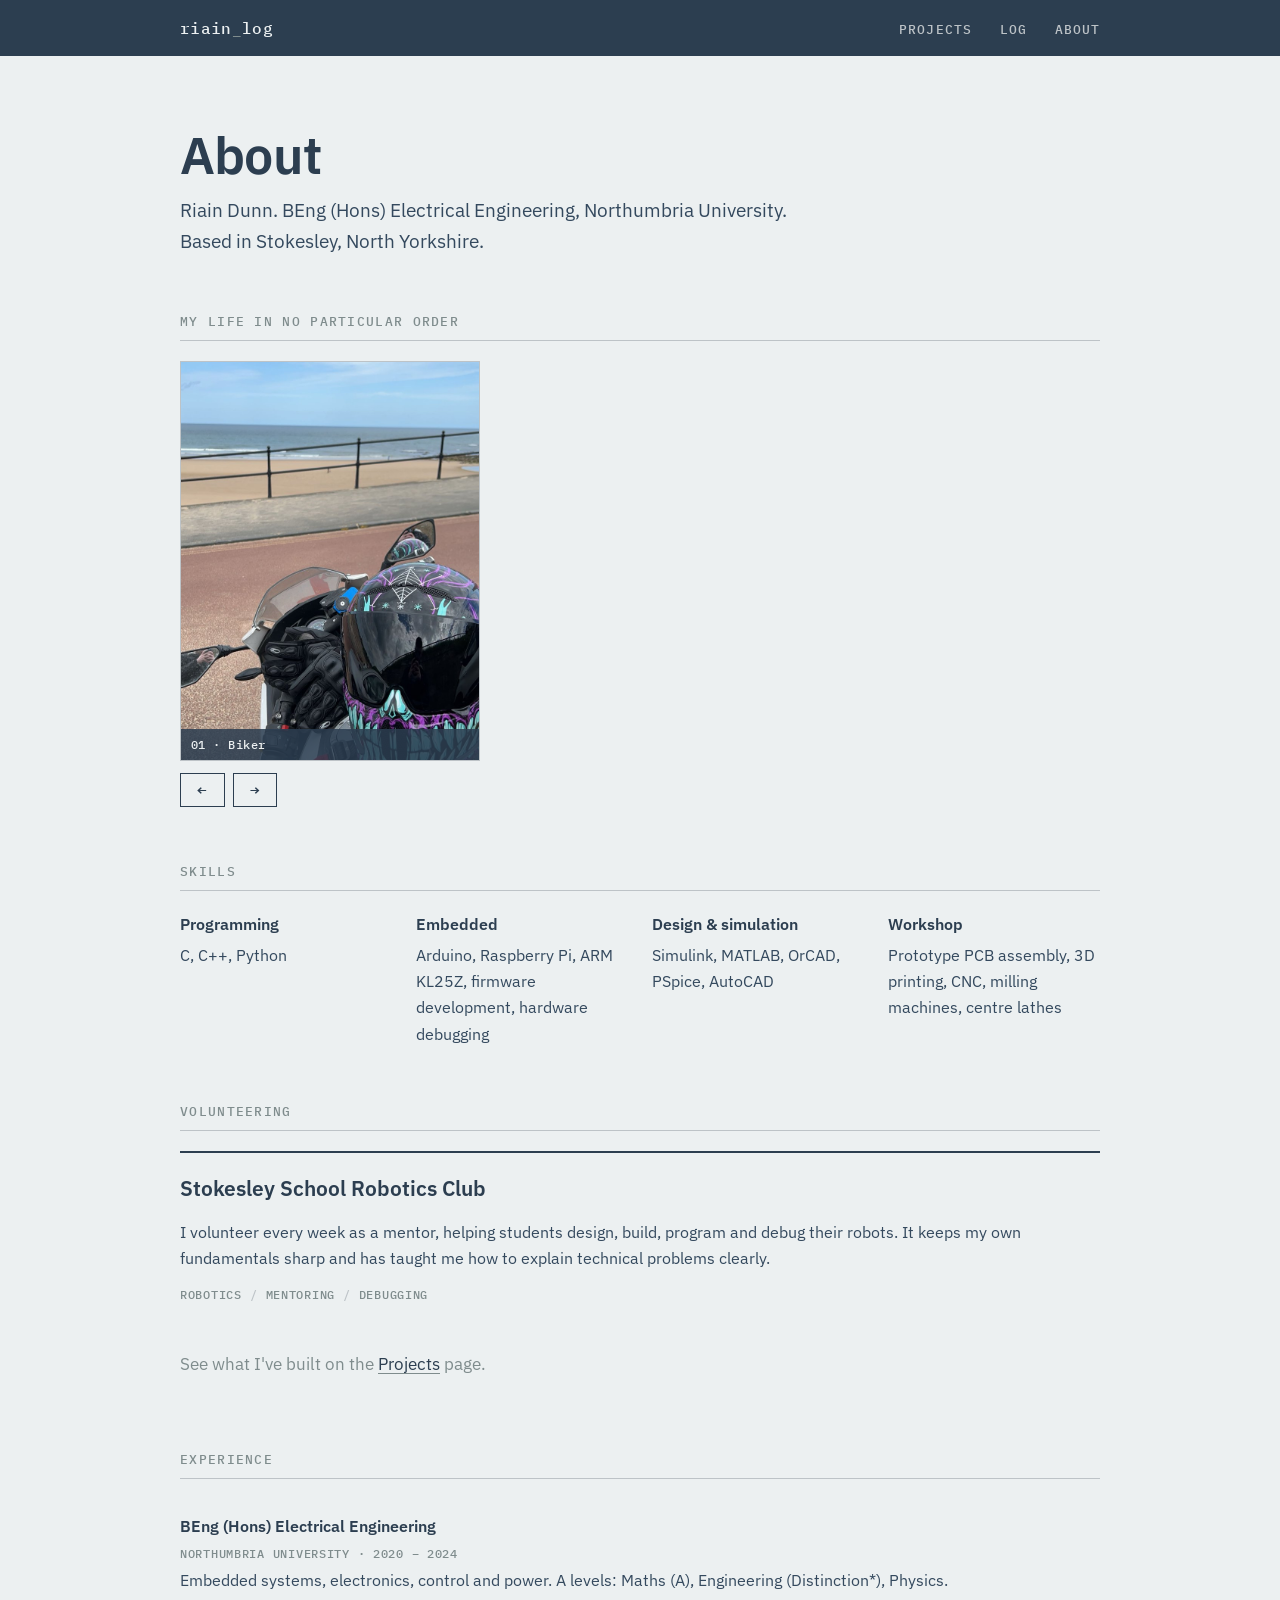
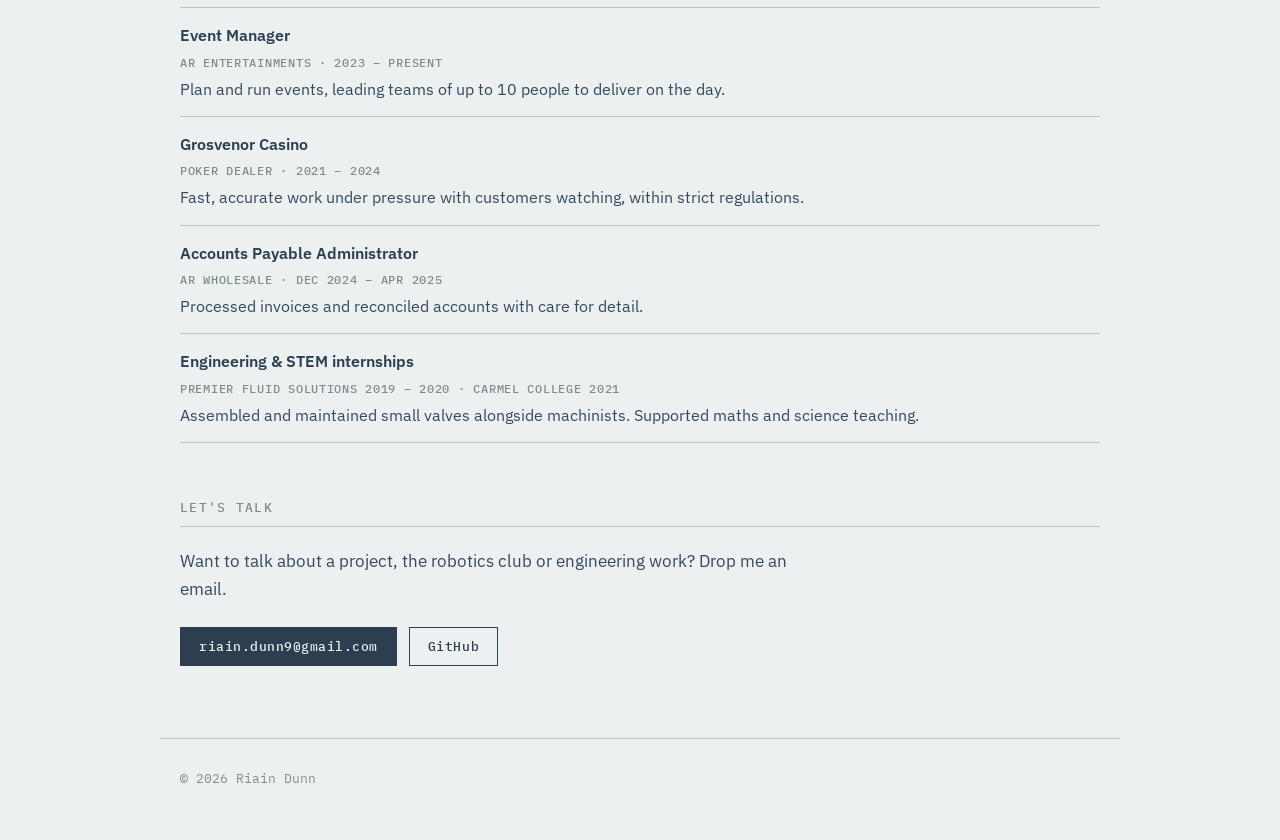
==== commit 086c455b: "Rename photo section heading Co-Authored-By: Claude Opus 5.5 <noreply@anthropic.com> Claude-Session:" ====
--- a/about.html
+++ b/about.html
@@ -29,9 +29,9 @@
     </section>
 
     <section id="life" class="wrap">
-      <h2>My life in thirteen photos</h2>
+      <h2>My life in no particular order</h2>
       <div class="carousel">
-        <div class="track" aria-label="My life in thirteen photos" aria-live="polite">
+        <div class="track" aria-label="My life in no particular order" aria-live="polite">
         <figure class="slide active"><img src="img/life/01-motorbike.jpg" alt="Motorbike parked on the seafront with my helmet and gloves" width="787" height="1400"><figcaption>01 · Biker</figcaption></figure>
         <figure class="slide"><img src="img/life/02-cricket-bat.jpg" alt="My cricket bat and pads at the pavilion" width="787" height="1400"><figcaption>02 · Summer cricketer</figcaption></figure>
         <figure class="slide"><img src="img/life/03-cricket-nets.jpg" alt="Batting in the indoor nets" width="891" height="1400"><figcaption>03 · Winter cricketer</figcaption></figure>
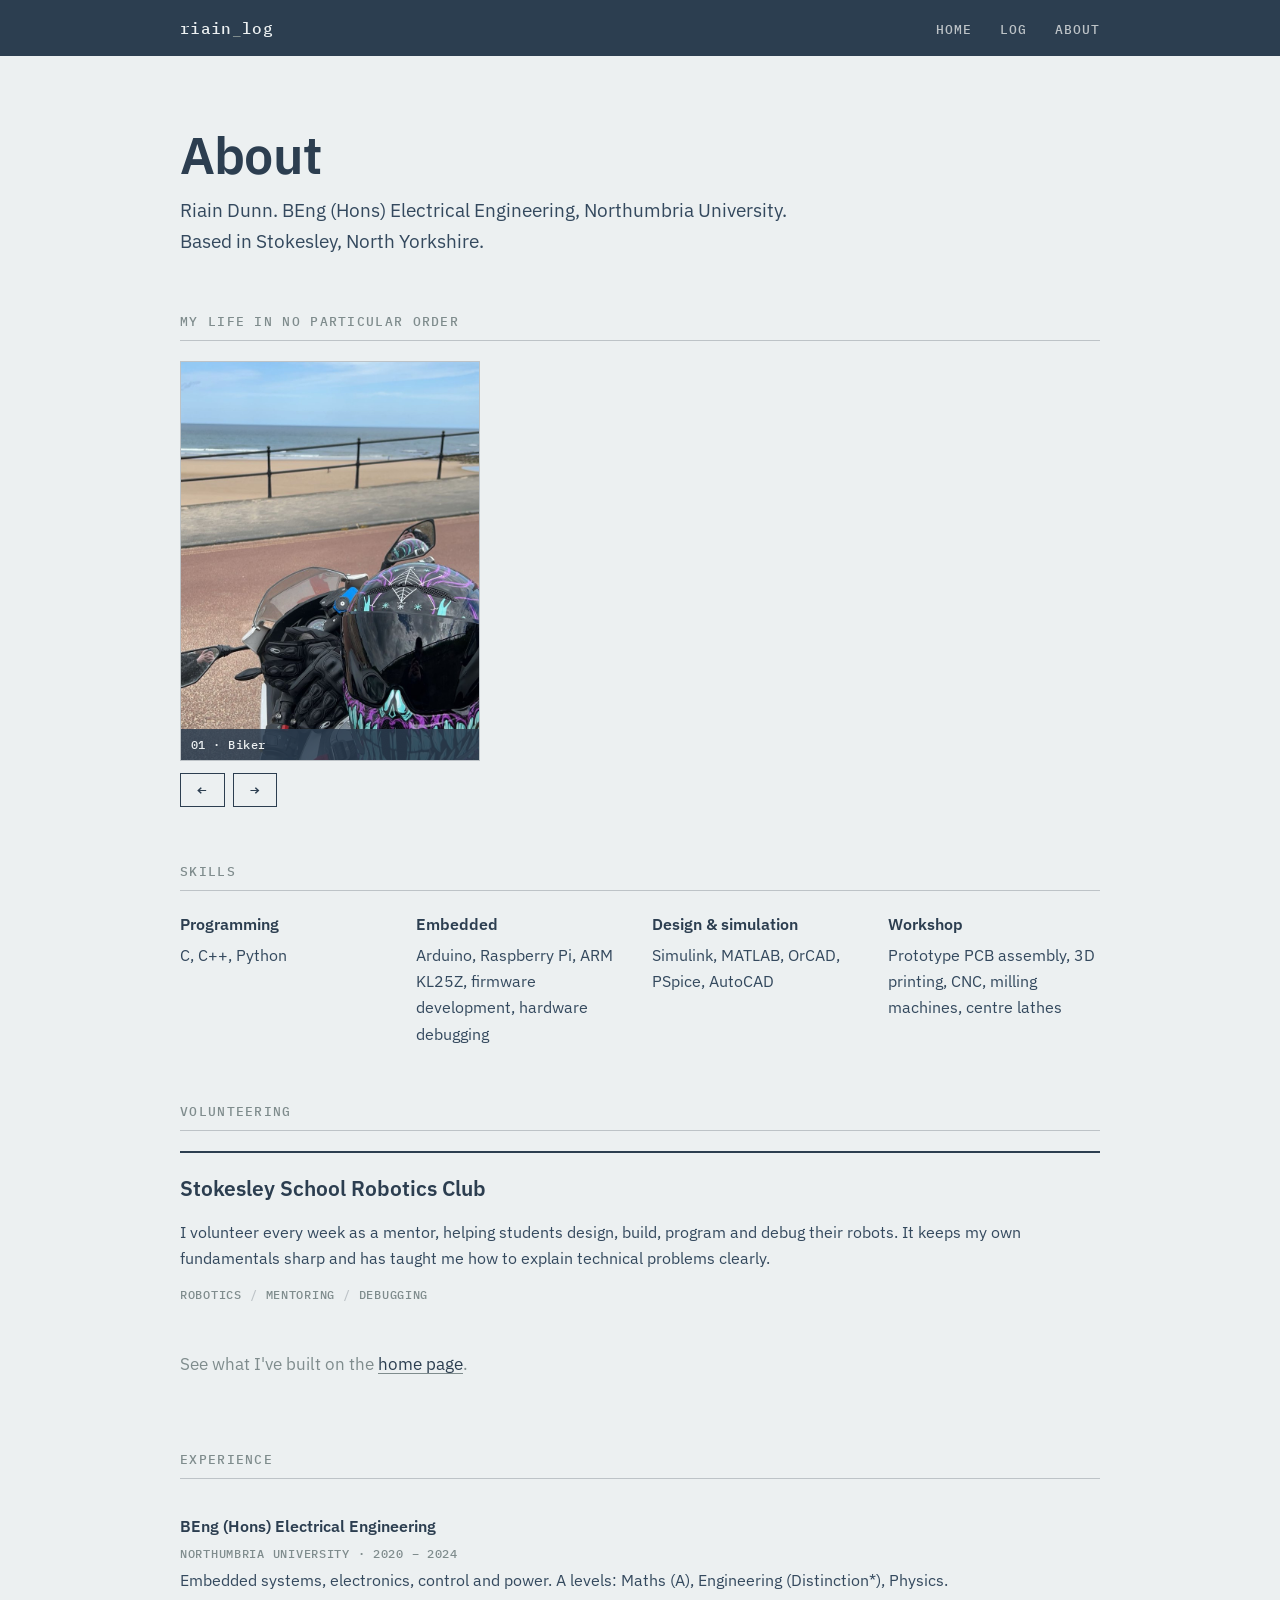
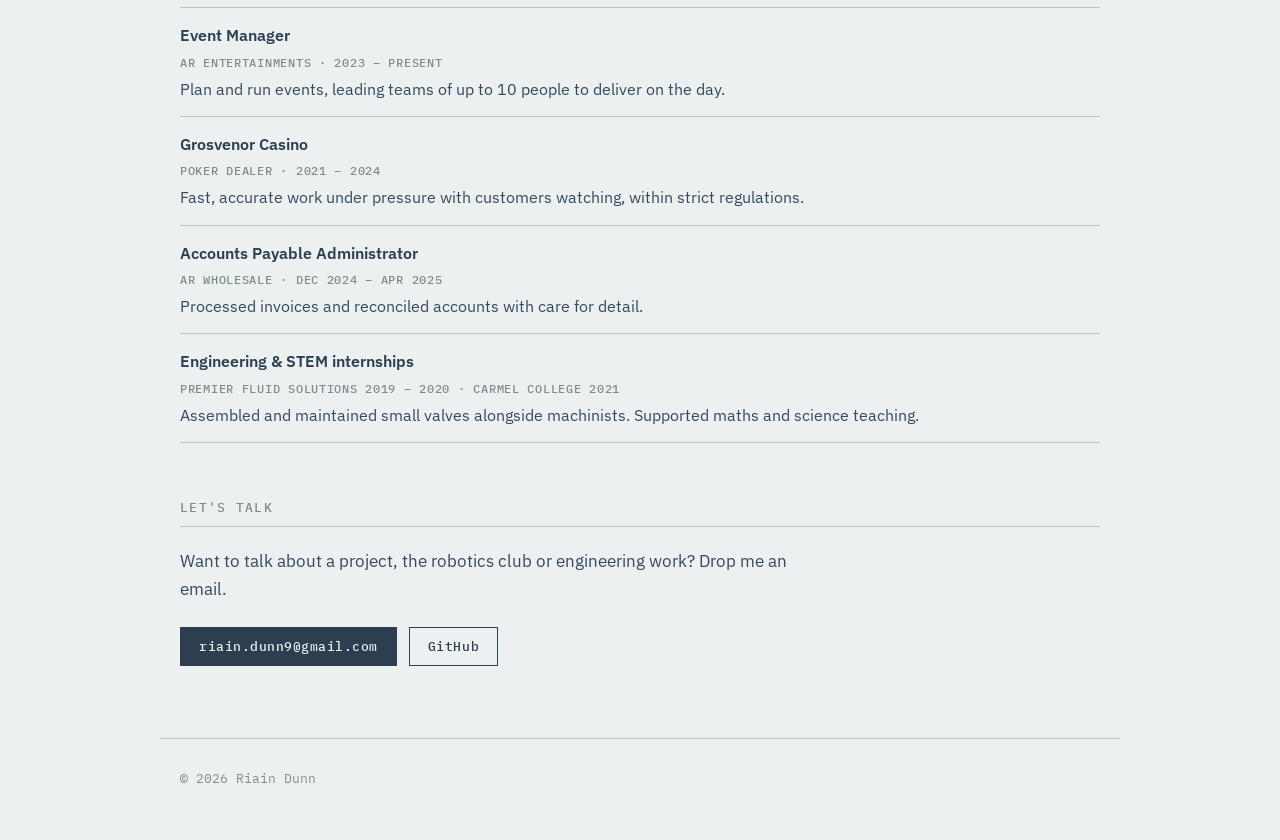
==== commit 05009273: "Rename Projects nav link to Home Co-Authored-By: Claude Opus 5.5 <noreply@anthropic.com> Claude-Sess" ====
--- a/about.html
+++ b/about.html
@@ -15,7 +15,7 @@
     <div class="wrap nav-inner">
       <a href="index.html" class="logo">riain<span>_</span>log</a>
       <nav>
-        <a href="index.html">Projects</a>
+        <a href="index.html">Home</a>
         <a href="log.html">Log</a>
         <a href="about.html">About</a>
       </nav>
@@ -70,7 +70,7 @@
         <p>I volunteer every week as a mentor, helping students design, build, program and debug their robots. It keeps my own fundamentals sharp and has taught me how to explain technical problems clearly.</p>
         <p class="stack"><span>Robotics</span><span>Mentoring</span><span>Debugging</span></p>
       </article>
-      <p class="more-line">See what I've built on the <a href="index.html">Projects</a> page.</p>
+      <p class="more-line">See what I've built on the <a href="index.html">home page</a>.</p>
     </section>
 
     <section id="experience" class="wrap">
--- a/style.css
+++ b/style.css
@@ -124,7 +124,7 @@
 .post code { font: 500 0.86em "IBM Plex Mono", monospace; background: var(--code-bg); padding: 1px 5px; }
 .back { display: inline-block; margin-bottom: 24px; font: 500 13px "IBM Plex Mono", monospace; text-transform: uppercase; letter-spacing: 0.06em; }
 .photo { margin: 32px 0; }
-.photo img { width: 100%; height: auto; display: block; border: 1px solid var(--line); }
+.photo img, .photo video { width: 100%; height: auto; display: block; border: 1px solid var(--line); }
 .photo figcaption { font: 400 13px "IBM Plex Mono", monospace; color: var(--muted); margin-top: 8px; }
 .table-wrap { overflow-x: auto; margin: 16px 0 24px; }
 .post table { border-collapse: collapse; width: 100%; font-size: 16px; }
@@ -160,3 +160,14 @@
 }
 .carousel-nav { display: flex; gap: 8px; margin-top: 12px; }
 .carousel-nav .btn { cursor: pointer; background: none; font-size: 16px; padding: 6px 16px; }
+
+/* Side-by-side photos in a log entry */
+.photo-row { display: grid; grid-template-columns: repeat(auto-fit, minmax(180px, 1fr)); gap: 12px; margin: 32px 0; }
+.photo-row .photo { margin: 0; }
+.photo-row .photo img { aspect-ratio: 3 / 4; object-fit: cover; }
+.photo-row.phones .photo img { aspect-ratio: auto; }
+
+/* Two portrait items side by side at equal height (flex = width/height ratio) */
+.media-pair { display: flex; gap: 12px; margin: 32px 0; align-items: flex-start; }
+.media-pair .photo { margin: 0; min-width: 0; }
+@media (max-width: 600px) { .media-pair { flex-direction: column; } .media-pair .photo { flex: none !important; width: 100%; } }
